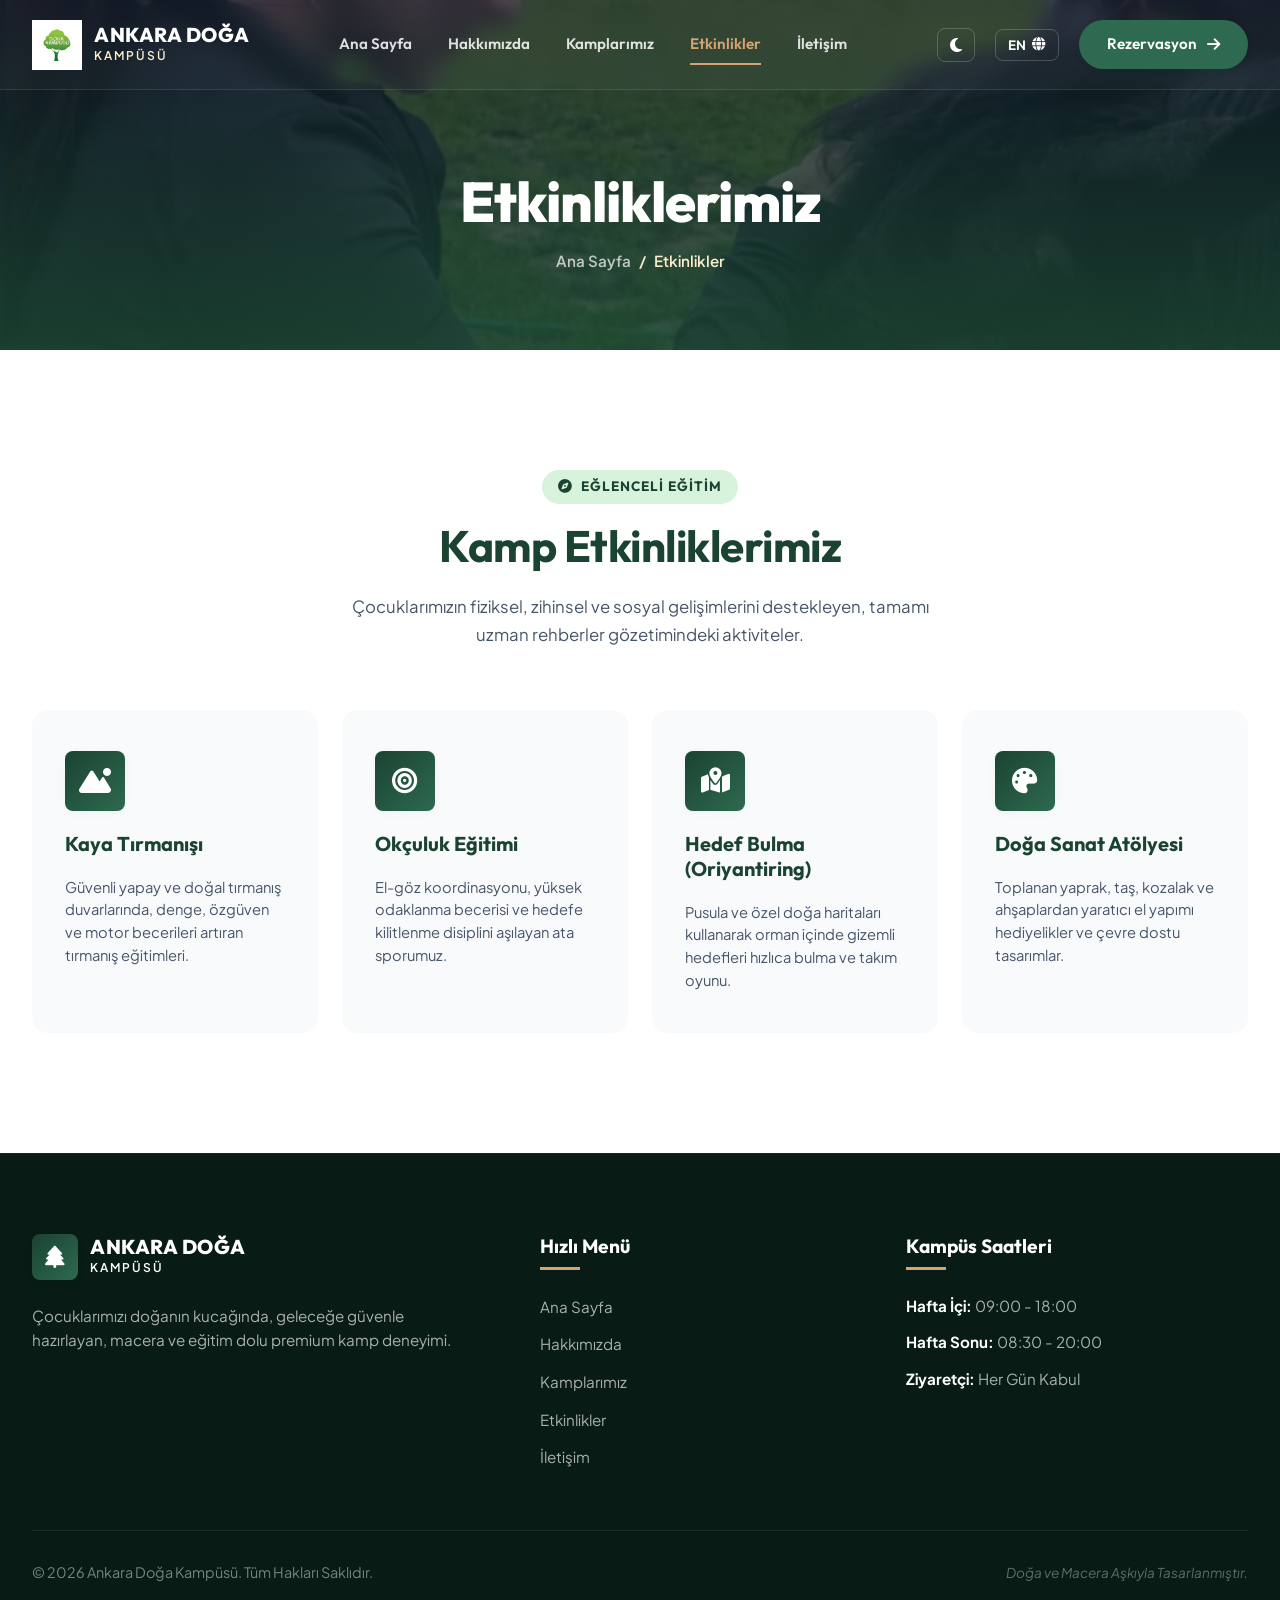
==== etkinlikler.html @ 8c192647 "feat: etkinlikler ve iletisim bolumleri bagimsiz sayfalara tasindi" ====
<!DOCTYPE html>
<html lang="tr">
<head>
    <meta charset="UTF-8">
    <meta name="viewport" content="width=device-width, initial-scale=1.0">
    <meta name="description" content="Ankara Doğa Kampüsü - Çocukların gelişimini destekleyen, macera ve eğitim dolu doğa aktiviteleri.">
    
    <!-- Open Graph / Facebook -->
    <meta property="og:type" content="website">
    <meta property="og:url" content="https://ardaberkorak.github.io/ankaradogakampusu/etkinlikler.html">
    <meta property="og:title" content="Etkinliklerimiz | Ankara Doğa Kampüsü">
    <meta property="og:description" content="Ankara Doğa Kampüsü - Çocukların gelişimini destekleyen, macera ve eğitim dolu doğa aktiviteleri.">
    <meta property="og:image" content="https://ardaberkorak.github.io/ankaradogakampusu/images/hero-bg.png">

    <title>Etkinliklerimiz | Ankara Doğa Kampüsü</title>
    <!-- Google Fonts -->
    <link rel="preconnect" href="https://fonts.googleapis.com">
    <link rel="preconnect" href="https://fonts.gstatic.com" crossorigin>
    <link rel="stylesheet" href="https://fonts.googleapis.com/css2?family=Outfit:wght@300;400;500;600;700;800&family=Plus+Jakarta+Sans:wght@300;400;500;600;700&display=swap" media="print" onload="this.media='all'">
    <!-- FontAwesome Icons -->
    <link rel="preconnect" href="https://cdnjs.cloudflare.com" crossorigin>
    <link rel="stylesheet" href="https://cdnjs.cloudflare.com/ajax/libs/font-awesome/6.4.0/css/all.min.css" media="print" onload="this.media='all'">
    <!-- Favicon -->
    <link rel="icon" type="image/png" href="images/image.png">
    <!-- LCP Image Preload -->
    <link rel="preload" href="images/hero-bg.webp" as="image" type="image/webp">
    <!-- Custom CSS -->
    <link rel="stylesheet" href="css/style.css">
    <!-- Custom JS -->
    <script src="js/main.js" defer></script>
</head>
<body class="lang-tr">

    <!-- Header / Navigation -->
    <header class="main-header" id="main-header">
        <div class="container header-container">
            <a href="index.html" class="logo" id="header-logo">
                <img src="images/image.png" alt="Ankara Doğa Kampüsü" width="50" height="50" style="height: 50px; width: 50px;" loading="eager" fetchpriority="high">
                <div class="logo-text">
                    <span class="logo-title">ANKARA DOĞA</span>
                    <span class="logo-subtitle">KAMPÜSÜ</span>
                </div>
            </a>

            <nav class="nav-menu" id="nav-menu">
                <ul class="nav-list">
                    <li class="nav-item">
                        <a href="index.html#home" class="nav-link">
                            <span data-lang="tr">Ana Sayfa</span>
                            <span data-lang="en">Home</span>
                        </a>
                    </li>
                    <li class="nav-item">
                        <a href="index.html#about" class="nav-link">
                            <span data-lang="tr">Hakkımızda</span>
                            <span data-lang="en">About Us</span>
                        </a>
                    </li>
                    <li class="nav-item">
                        <a href="index.html#camps" class="nav-link">
                            <span data-lang="tr">Kamplarımız</span>
                            <span data-lang="en">Our Camps</span>
                        </a>
                    </li>
                    <li class="nav-item">
                        <a href="etkinlikler.html" class="nav-link active">
                            <span data-lang="tr">Etkinlikler</span>
                            <span data-lang="en">Activities</span>
                        </a>
                    </li>
                    <li class="nav-item">
                        <a href="iletisim.html" class="nav-link">
                            <span data-lang="tr">İletişim</span>
                            <span data-lang="en">Contact</span>
                        </a>
                    </li>
                </ul>
            </nav>

            <div class="header-actions">
                <button class="dark-mode-btn" id="dark-mode-btn" aria-label="Karanlık Mod / Dark Mode">
                    <i class="fa-solid fa-moon" aria-hidden="true"></i>
                </button>
                <button class="lang-switch-btn" id="lang-switch-btn" aria-label="Dili Değiştir / Switch Language">
                    <span class="lang-text">TR</span>
                    <i class="fa-solid fa-globe" aria-hidden="true"></i>
                </button>
                <a href="iletisim.html#booking" class="btn btn-primary btn-header">
                    <span data-lang="tr">Rezervasyon</span>
                    <span data-lang="en">Book Now</span>
                    <i class="fa-solid fa-arrow-right" aria-hidden="true"></i>
                </a>
                <button class="hamburger-btn" id="hamburger-btn" aria-label="Menüyü Aç">
                    <span class="line line-1"></span>
                    <span class="line line-2"></span>
                    <span class="line line-3"></span>
                </button>
            </div>
        </div>
    </header>

    <!-- Mobile Navigation Overlay -->
    <div class="mobile-nav" id="mobile-nav">
        <ul class="mobile-nav-list">
            <li class="mobile-nav-item">
                <a href="index.html#home" class="mobile-nav-link">
                    <span data-lang="tr">Ana Sayfa</span>
                    <span data-lang="en">Home</span>
                </a>
            </li>
            <li class="mobile-nav-item">
                <a href="index.html#about" class="mobile-nav-link">
                    <span data-lang="tr">Hakkımızda</span>
                    <span data-lang="en">About Us</span>
                </a>
            </li>
            <li class="mobile-nav-item">
                <a href="index.html#camps" class="mobile-nav-link">
                    <span data-lang="tr">Kamplarımız</span>
                    <span data-lang="en">Our Camps</span>
                </a>
            </li>
            <li class="mobile-nav-item">
                <a href="etkinlikler.html" class="mobile-nav-link active">
                    <span data-lang="tr">Etkinlikler</span>
                    <span data-lang="en">Activities</span>
                </a>
            </li>
            <li class="mobile-nav-item">
                <a href="iletisim.html" class="mobile-nav-link">
                    <span data-lang="tr">İletişim</span>
                    <span data-lang="en">Contact</span>
                </a>
            </li>
        </ul>
        <div class="mobile-nav-actions">
            <a href="iletisim.html#booking" class="btn btn-accent btn-full">
                <span data-lang="tr">Rezervasyon Yap</span>
                <span data-lang="en">Book a Spot</span>
            </a>
        </div>
    </div>

    <!-- Subpage Hero Banner -->
    <section class="subpage-hero">
        <div class="subpage-hero-overlay"></div>
        <div class="subpage-hero-container">
            <h1 class="subpage-hero-title">
                <span data-lang="tr">Etkinliklerimiz</span>
                <span data-lang="en">Our Activities</span>
            </h1>
            <div class="subpage-hero-breadcrumbs">
                <a href="index.html">
                    <span data-lang="tr">Ana Sayfa</span>
                    <span data-lang="en">Home</span>
                </a>
                <span>/</span>
                <span data-lang="tr">Etkinlikler</span>
                <span data-lang="en">Activities</span>
            </div>
        </div>
    </section>

    <!-- Activities Section -->
    <section id="activities" class="activities-section">
        <div class="container">
            <div class="section-header text-center">
                <span class="section-badge">
                    <i class="fa-solid fa-compass" aria-hidden="true"></i>
                    <span data-lang="tr">Eğlenceli Eğitim</span>
                    <span data-lang="en">Fun Education</span>
                </span>
                <h2 class="section-title">
                    <span data-lang="tr">Kamp Etkinliklerimiz</span>
                    <span data-lang="en">Our Camp Activities</span>
                </h2>
                <p class="section-desc max-600">
                    <span data-lang="tr">Çocuklarımızın fiziksel, zihinsel ve sosyal gelişimlerini destekleyen, tamamı uzman rehberler gözetimindeki aktiviteler.</span>
                    <span data-lang="en">Activities designed to support physical, mental, and social development of children, all under the guidance of expert leaders.</span>
                </p>
            </div>

            <div class="activities-grid">
                <!-- Activity 1 -->
                <div class="activity-card">
                    <div class="activity-icon">
                        <i class="fa-solid fa-mountain-sun" aria-hidden="true"></i>
                    </div>
                    <h3 class="activity-title">
                        <span data-lang="tr">Kaya Tırmanışı</span>
                        <span data-lang="en">Rock Climbing</span>
                    </h3>
                    <p class="activity-text">
                        <span data-lang="tr">Güvenli yapay ve doğal tırmanış duvarlarında, denge, özgüven ve motor becerileri artıran tırmanış eğitimleri.</span>
                        <span data-lang="en">Climbing trainings on safe artificial and natural rock walls that build balance, self-confidence, and motor skills.</span>
                    </p>
                </div>

                <!-- Activity 2 -->
                <div class="activity-card">
                    <div class="activity-icon">
                        <i class="fa-solid fa-bullseye" aria-hidden="true"></i>
                    </div>
                    <h3 class="activity-title">
                        <span data-lang="tr">Okçuluk Eğitimi</span>
                        <span data-lang="en">Archery Training</span>
                    </h3>
                    <p class="activity-text">
                        <span data-lang="tr">El-göz koordinasyonu, yüksek odaklanma becerisi ve hedefe kilitlenme disiplini aşılayan ata sporumuz.</span>
                        <span data-lang="en">Nurturing eye-hand coordination, peak concentration, and target-focus discipline with our traditional sport.</span>
                    </p>
                </div>

                <!-- Activity 3 -->
                <div class="activity-card">
                    <div class="activity-icon">
                        <i class="fa-solid fa-map-location-dot" aria-hidden="true"></i>
                    </div>
                    <h3 class="activity-title">
                        <span data-lang="tr">Hedef Bulma (Oriyantiring)</span>
                        <span data-lang="en">Orienteering Navigation</span>
                    </h3>
                    <p class="activity-text">
                        <span data-lang="tr">Pusula ve özel doğa haritaları kullanarak orman içinde gizemli hedefleri hızlıca bulma ve takım oyunu.</span>
                        <span data-lang="en">Finding hidden waypoints in the forest quickly using custom topographic maps, compass, and teamwork.</span>
                    </p>
                </div>

                <!-- Activity 4 -->
                <div class="activity-card">
                    <div class="activity-icon">
                        <i class="fa-solid fa-palette" aria-hidden="true"></i>
                    </div>
                    <h3 class="activity-title">
                        <span data-lang="tr">Doğa Sanat Atölyesi</span>
                        <span data-lang="en">Nature Art Studio</span>
                    </h3>
                    <p class="activity-text">
                        <span data-lang="tr">Toplanan yaprak, taş, kozalak ve ahşaplardan yaratıcı el yapımı hediyelikler ve çevre dostu tasarımlar.</span>
                        <span data-lang="en">Creating beautiful and environmentally friendly designs from collected leaves, stones, twigs, and wood pieces.</span>
                    </p>
                </div>
            </div>
        </div>
    </section>

    <!-- Footer -->
    <footer class="main-footer">
        <div class="container footer-container">
            <div class="footer-grid">
                <!-- Col 1: About -->
                <div class="footer-col brand-col">
                    <a href="index.html" class="logo footer-logo">
                        <div class="logo-icon">
                            <i class="fa-solid fa-tree" aria-hidden="true"></i>
                        </div>
                        <div class="logo-text">
                            <span class="logo-title">ANKARA DOĞA</span>
                            <span class="logo-subtitle">KAMPÜSÜ</span>
                        </div>
                    </a>
                    <p class="footer-desc">
                        <span data-lang="tr">Çocuklarımızı doğanın kucağında, geleceğe güvenle hazırlayan, macera ve eğitim dolu premium kamp deneyimi.</span>
                        <span data-lang="en">Premium camp experience filled with adventure and education, preparing children for the future in the heart of nature.</span>
                    </p>
                </div>

                <!-- Col 2: Navigation -->
                <div class="footer-col links-col">
                    <h4 class="footer-title">
                        <span data-lang="tr">Hızlı Menü</span>
                        <span data-lang="en">Quick Links</span>
                    </h4>
                    <ul class="footer-links">
                        <li><a href="index.html#home"><span data-lang="tr">Ana Sayfa</span><span data-lang="en">Home</span></a></li>
                        <li><a href="index.html#about"><span data-lang="tr">Hakkımızda</span><span data-lang="en">About Us</span></a></li>
                        <li><a href="index.html#camps"><span data-lang="tr">Kamplarımız</span><span data-lang="en">Our Camps</span></a></li>
                        <li><a href="etkinlikler.html"><span data-lang="tr">Etkinlikler</span><span data-lang="en">Activities</span></a></li>
                        <li><a href="iletisim.html"><span data-lang="tr">İletişim</span><span data-lang="en">Contact</span></a></li>
                    </ul>
                </div>

                <!-- Col 3: Working Hours Info -->
                <div class="footer-col credits-col">
                    <h4 class="footer-title">
                        <span data-lang="tr">Kampüs Saatleri</span>
                        <span data-lang="en">Working Hours</span>
                    </h4>
                    <ul class="footer-info-list">
                        <li>
                            <strong>
                                <span data-lang="tr">Hafta İçi:</span>
                                <span data-lang="en">Weekdays:</span>
                            </strong> 
                            09:00 - 18:00
                        </li>
                        <li>
                            <strong>
                                <span data-lang="tr">Hafta Sonu:</span>
                                <span data-lang="en">Weekends:</span>
                            </strong> 
                            08:30 - 20:00
                        </li>
                        <li>
                            <strong>
                                <span data-lang="tr">Ziyaretçi:</span>
                                <span data-lang="en">Visitors:</span>
                            </strong> 
                            <span data-lang="tr">Her Gün Kabul</span>
                            <span data-lang="en">Open Every Day</span>
                        </li>
                    </ul>
                </div>
            </div>

            <div class="footer-bottom">
                <p class="copyright-text">
                    &copy; 2026 Ankara Doğa Kampüsü. 
                    <span data-lang="tr">Tüm Hakları Saklıdır.</span>
                    <span data-lang="en">All Rights Reserved.</span>
                </p>
                <p class="academic-note">
                    <span data-lang="tr">Doğa ve Macera Aşkıyla Tasarlanmıştır.</span>
                    <span data-lang="en">Crafted with Love for Nature & Adventure.</span>
                </p>
            </div>
        </div>
    </footer>

</body>
</html>
---- css/style.css ----
/* ==========================================================================
   ANKARA DOĞA KAMPÜSÜ - PREMIUM MODERN STYLE SHEET
   ========================================================================== */

/* --- DESIGN SYSTEM & CSS VARIABLES --- */
:root {
    /* Color Palette */
    --primary: #1b4332;       /* Deep Forest Green */
    --primary-light: #2d6a4f; /* Emerald Green */
    --primary-ultra-light: #d8f3dc; /* Soft Mint Green */
    --accent: #d4a373;        /* Warm Sand Gold */
    --accent-light: #faedcd;  /* Creamy Sand */
    --accent-hover: #c5925e;  /* Darker Gold */
    --text-dark: #0f172a;     /* Slate Dark (900) */
    --text-muted: #475569;    /* Slate Muted (600) */
    --bg-light: #f8fafc;      /* Pure Soft White/Grey */
    --white: #ffffff;
    --black: #000000;

    /* Fonts */
    --font-heading: 'Outfit', sans-serif;
    --font-body: 'Plus Jakarta Sans', sans-serif;

    /* Gradients */
    --grad-primary: linear-gradient(135deg, #1b4332 0%, #2d6a4f 100%);
    --grad-accent: linear-gradient(135deg, #d4a373 0%, #e9c46a 100%);
    --grad-glass: linear-gradient(135deg, rgba(255, 255, 255, 0.08) 0%, rgba(255, 255, 255, 0.03) 100%);
    --grad-dark: linear-gradient(180deg, rgba(15, 23, 42, 0.95) 0%, rgba(15, 23, 42, 0.98) 100%);

    /* Shadows */
    --shadow-sm: 0 2px 8px rgba(15, 23, 42, 0.04);
    --shadow-md: 0 8px 30px rgba(15, 23, 42, 0.08);
    --shadow-lg: 0 16px 40px rgba(15, 23, 42, 0.12);
    --shadow-glow: 0 0 20px rgba(45, 106, 79, 0.25);

    /* Border Radius */
    --radius-sm: 8px;
    --radius-md: 16px;
    --radius-lg: 24px;
    --radius-full: 9999px;

    /* Layout & Transitions */
    --header-height: 90px;
    --header-height-scrolled: 75px;
    --transition-fast: 0.25s cubic-bezier(0.4, 0, 0.2, 1);
    --transition-smooth: 0.4s cubic-bezier(0.4, 0, 0.2, 1);
}

/* --- RESET & BASE STYLES --- */
*, *::before, *::after {
    box-sizing: border-box;
    margin: 0;
    padding: 0;
}

html {
    scroll-behavior: smooth;
    font-size: 16px;
    -webkit-font-smoothing: antialiased;
    -moz-osx-font-smoothing: grayscale;
}

body {
    font-family: var(--font-body);
    background-color: var(--bg-light);
    color: var(--text-dark);
    line-height: 1.6;
    overflow-x: hidden;
}

h1, h2, h3, h4, h5, h6 {
    font-family: var(--font-heading);
    font-weight: 700;
    line-height: 1.25;
}

a {
    text-decoration: none;
    color: inherit;
    transition: var(--transition-fast);
}

ul {
    list-style: none;
}

img {
    max-width: 100%;
    height: auto;
    display: block;
}

/* --- GLOBAL UTILITIES --- */
.container {
    width: 100%;
    max-width: 1280px;
    margin: 0 auto;
    padding: 0 32px;
}

@media (max-width: 768px) {
    .container {
        padding: 0 20px;
    }
}

/* Button System */
.btn {
    display: inline-flex;
    align-items: center;
    justify-content: center;
    gap: 10px;
    font-family: var(--font-heading);
    font-weight: 600;
    font-size: 0.95rem;
    padding: 12px 28px;
    border-radius: var(--radius-full);
    border: none;
    cursor: pointer;
    transition: var(--transition-smooth);
    position: relative;
    overflow: hidden;
    z-index: 1;
}

.btn::before {
    content: '';
    position: absolute;
    top: 0;
    left: 0;
    width: 100%;
    height: 100%;
    background: rgba(255, 255, 255, 0.15);
    transform: scaleX(0);
    transform-origin: right;
    transition: transform var(--transition-smooth);
    z-index: -1;
}

.btn:hover::before {
    transform: scaleX(1);
    transform-origin: left;
}

.btn-primary {
    background-color: var(--primary-light);
    color: var(--white);
    box-shadow: var(--shadow-sm);
}

.btn-primary:hover {
    background-color: var(--primary);
    box-shadow: var(--shadow-glow);
    transform: translateY(-2px);
}

.btn-accent {
    background: var(--grad-accent);
    color: var(--text-dark);
    box-shadow: var(--shadow-sm);
}

.btn-accent:hover {
    transform: translateY(-2px);
    box-shadow: 0 10px 20px rgba(212, 163, 115, 0.3);
}

/* --- MULTILINGUAL SYSTEM --- */
body.lang-tr [data-lang="en"] {
    display: none !important;
}
body.lang-en [data-lang="tr"] {
    display: none !important;
}

.lang-switch-btn {
    background: transparent;
    border: 1px solid rgba(255, 255, 255, 0.2);
    color: var(--white);
    padding: 6px 12px;
    border-radius: var(--radius-sm);
    cursor: pointer;
    font-family: var(--font-heading);
    font-weight: 600;
    font-size: 0.85rem;
    display: inline-flex;
    align-items: center;
    gap: 6px;
    transition: var(--transition-fast);
}

.main-header.scrolled .lang-switch-btn {
    border-color: rgba(15, 23, 42, 0.15);
    color: var(--text-dark);
}

.lang-switch-btn:hover {
    background-color: rgba(255, 255, 255, 0.1);
    border-color: var(--accent);
    color: var(--accent);
}

.main-header.scrolled .lang-switch-btn:hover {
    background-color: rgba(15, 23, 42, 0.05);
    border-color: var(--primary-light);
    color: var(--primary-light);
}

/* --- HEADER STYLES --- */
.main-header {
    position: fixed;
    top: 0;
    left: 0;
    width: 100%;
    height: var(--header-height);
    display: flex;
    align-items: center;
    z-index: 1000;
    transition: all var(--transition-smooth);
}

/* Initial Transparent Header State */
.main-header:not(.scrolled) {
    background-color: rgba(255, 255, 255, 0.03);
    backdrop-filter: blur(10px);
    -webkit-backdrop-filter: blur(10px);
    border-bottom: 1px solid rgba(255, 255, 255, 0.1);
}

.main-header:not(.scrolled) .logo-title {
    color: var(--white);
}

.main-header:not(.scrolled) .logo-subtitle {
    color: var(--accent-light);
}

.main-header:not(.scrolled) .nav-link {
    color: rgba(255, 255, 255, 0.85);
}

.main-header:not(.scrolled) .nav-link:hover,
.main-header:not(.scrolled) .nav-link.active {
    color: var(--accent);
}

.main-header:not(.scrolled) .hamburger-btn .line {
    background-color: var(--white);
}

/* Scrolled Header State */
.main-header.scrolled {
    height: var(--header-height-scrolled);
    background-color: rgba(255, 255, 255, 0.9);
    backdrop-filter: blur(20px);
    -webkit-backdrop-filter: blur(20px);
    box-shadow: var(--shadow-md);
    border-bottom: 1px solid rgba(241, 245, 249, 0.8);
}

.main-header.scrolled .logo-title {
    color: var(--primary);
}

.main-header.scrolled .logo-subtitle {
    color: var(--accent);
}

.main-header.scrolled .nav-link {
    color: var(--text-muted);
}

.main-header.scrolled .nav-link:hover,
.main-header.scrolled .nav-link.active {
    color: var(--primary-light);
}

.main-header.scrolled .hamburger-btn .line {
    background-color: var(--primary);
}

/* Header Container & Flexbox */
.header-container {
    display: flex;
    justify-content: space-between;
    align-items: center;
    width: 100%;
}

/* Logo Styling */
.logo {
    display: flex;
    align-items: center;
    gap: 12px;
}

.logo-icon {
    width: 46px;
    height: 46px;
    background: var(--grad-primary);
    border-radius: var(--radius-sm);
    display: flex;
    align-items: center;
    justify-content: center;
    color: var(--white);
    font-size: 1.4rem;
    box-shadow: var(--shadow-sm);
    transition: var(--transition-smooth);
}

.logo:hover .logo-icon {
    transform: rotate(15deg) scale(1.08);
}

.logo-text {
    display: flex;
    flex-direction: column;
}

.logo-title {
    font-family: var(--font-heading);
    font-weight: 800;
    font-size: 1.25rem;
    letter-spacing: 0.5px;
    line-height: 1.1;
    transition: var(--transition-fast);
}

.logo-subtitle {
    font-family: var(--font-body);
    font-weight: 600;
    font-size: 0.75rem;
    letter-spacing: 2px;
    transition: var(--transition-fast);
}

/* Desktop Navigation Menu */
.nav-menu {
    display: flex;
    align-items: center;
}

.nav-list {
    display: flex;
    gap: 36px;
}

.nav-item {
    position: relative;
}

.nav-link {
    font-family: var(--font-heading);
    font-weight: 600;
    font-size: 0.95rem;
    padding: 8px 0;
    display: block;
    position: relative;
}

.nav-link::after {
    content: '';
    position: absolute;
    bottom: 0;
    left: 0;
    width: 100%;
    height: 2px;
    background-color: currentColor;
    transform: scaleX(0);
    transform-origin: right;
    transition: transform var(--transition-fast);
}

.nav-link:hover::after,
.nav-link.active::after {
    transform: scaleX(1);
    transform-origin: left;
}

/* Header Actions */
.header-actions {
    display: flex;
    align-items: center;
    gap: 20px;
}

/* Hamburger Button */
.hamburger-btn {
    display: none;
    flex-direction: column;
    justify-content: space-between;
    width: 26px;
    height: 18px;
    background: none;
    border: none;
    cursor: pointer;
    z-index: 1010;
}

.hamburger-btn .line {
    width: 100%;
    height: 2px;
    border-radius: 4px;
    transition: all var(--transition-smooth);
}

/* Hamburger Active States */
.hamburger-btn.active .line-1 {
    transform: translateY(8px) rotate(45deg);
}

.hamburger-btn.active .line-2 {
    opacity: 0;
    transform: translateX(-10px);
}

.hamburger-btn.active .line-3 {
    transform: translateY(-8px) rotate(-45deg);
}

/* --- MOBILE NAVIGATION OVERLAY --- */
.mobile-nav {
    position: fixed;
    top: 0;
    right: -100%;
    width: 100%;
    height: 100vh;
    background: var(--grad-dark);
    backdrop-filter: blur(20px);
    -webkit-backdrop-filter: blur(20px);
    z-index: 999;
    display: flex;
    flex-direction: column;
    justify-content: center;
    align-items: center;
    gap: 40px;
    padding: 40px;
    transition: right var(--transition-smooth);
}

.mobile-nav.active {
    right: 0;
}

.mobile-nav-list {
    display: flex;
    flex-direction: column;
    align-items: center;
    gap: 24px;
}

.mobile-nav-link {
    font-family: var(--font-heading);
    font-size: 1.8rem;
    font-weight: 700;
    color: rgba(255, 255, 255, 0.9);
    letter-spacing: 1px;
}

.mobile-nav-link:hover,
.mobile-nav-link.active {
    color: var(--accent);
    transform: scale(1.05);
}

.mobile-nav-actions {
    width: 100%;
    max-width: 280px;
}

.btn-full {
    width: 100%;
}

/* --- RESPONSIVE MEDIA QUERIES --- */
@media (max-width: 1024px) {
    .nav-list {
        gap: 20px;
    }
}

@media (max-width: 900px) {
    .nav-menu {
        display: none;
    }
    
    .btn-header {
        display: none;
    }

    .hamburger-btn {
        display: flex;
    }
}

/* --- HERO SHOWCASE --- */
.hero-showcase {
    position: relative;
    width: 100%;
    min-height: 100vh;
    display: flex;
    align-items: center;
    background-image: url('../images/hero-bg.webp');
    background-size: cover;
    background-position: center;
    background-repeat: no-repeat;
    color: var(--white);
    padding-top: var(--header-height);
}

.hero-overlay {
    position: absolute;
    top: 0;
    left: 0;
    width: 100%;
    height: 100%;
    background: linear-gradient(180deg, rgba(15, 23, 42, 0.6) 0%, rgba(27, 67, 50, 0.8) 100%);
    z-index: 1;
}

.hero-container {
    position: relative;
    z-index: 2;
    width: 100%;
}

.hero-content {
    max-width: 800px;
    display: flex;
    flex-direction: column;
    align-items: flex-start;
    gap: 24px;
}

.hero-badge {
    display: inline-flex;
    align-items: center;
    gap: 8px;
    font-family: var(--font-heading);
    font-weight: 600;
    font-size: 0.85rem;
    color: var(--accent-light);
    background-color: rgba(45, 106, 79, 0.4);
    padding: 6px 16px;
    border-radius: var(--radius-full);
    border: 1px solid rgba(250, 237, 205, 0.25);
    letter-spacing: 0.5px;
    text-transform: uppercase;
}

.hero-title {
    font-size: 4rem;
    line-height: 1.15;
    font-weight: 800;
    letter-spacing: -1px;
}

.hero-desc {
    font-size: 1.15rem;
    color: rgba(255, 255, 255, 0.85);
    max-width: 650px;
    line-height: 1.6;
}

.hero-buttons {
    display: flex;
    gap: 16px;
    margin-top: 10px;
}

.btn-outline {
    background-color: transparent;
    color: var(--white);
    border: 2px solid rgba(255, 255, 255, 0.4);
}

.btn-outline:hover {
    border-color: var(--white);
    background-color: rgba(255, 255, 255, 0.1);
    transform: translateY(-2px);
}

/* Responsiveness for Hero */
@media (max-width: 900px) {
    .hero-title {
        font-size: 3rem;
    }
    
    .hero-desc {
        font-size: 1.05rem;
    }
}

@media (max-width: 600px) {
    .hero-title {
        font-size: 2.4rem;
    }
    
    .hero-buttons {
        flex-direction: column;
        width: 100%;
        gap: 12px;
    }
    
    .btn {
        width: 100%;
    }
}

/* --- REUSABLE SECTION HEADERS --- */
.section-badge {
    display: inline-flex;
    align-items: center;
    gap: 8px;
    font-family: var(--font-heading);
    font-weight: 700;
    font-size: 0.85rem;
    color: var(--primary);
    background-color: var(--primary-ultra-light);
    padding: 6px 16px;
    border-radius: var(--radius-full);
    letter-spacing: 1px;
    text-transform: uppercase;
    margin-bottom: 16px;
}

.section-title {
    font-size: 2.75rem;
    color: var(--primary);
    line-height: 1.2;
    margin-bottom: 20px;
    letter-spacing: -0.5px;
}

.section-desc {
    font-size: 1.05rem;
    color: var(--text-muted);
    line-height: 1.7;
    margin-bottom: 30px;
}

/* --- ABOUT SECTION --- */
.about-section {
    padding: 120px 0;
    background-color: var(--white);
    position: relative;
    overflow: hidden;
}

.about-grid {
    display: grid;
    grid-template-columns: 1.1fr 1fr;
    gap: 80px;
    align-items: center;
}

/* Image Mosaic Styling */
.about-images-col {
    position: relative;
    padding-right: 40px;
}

.image-mosaic {
    position: relative;
    width: 100%;
    height: 520px;
}

.mosaic-item {
    position: absolute;
    border-radius: var(--radius-md);
    overflow: hidden;
    box-shadow: var(--shadow-lg);
    transition: transform var(--transition-smooth);
}

.mosaic-img {
    width: 100%;
    height: 100%;
    object-fit: cover;
    transition: transform var(--transition-smooth);
}

.main-img-wrapper {
    top: 0;
    left: 0;
    width: 75%;
    height: 80%;
    z-index: 2;
}

.sub-img-wrapper {
    bottom: 0;
    right: 0;
    width: 55%;
    height: 60%;
    z-index: 3;
    border: 8px solid var(--white);
}

.deco-box {
    position: absolute;
    top: -20px;
    left: -20px;
    width: 140px;
    height: 140px;
    border: 3px dashed var(--accent);
    border-radius: var(--radius-md);
    z-index: 1;
    opacity: 0.5;
}

.mosaic-item:hover {
    transform: translateY(-8px);
}

.mosaic-item:hover .mosaic-img {
    transform: scale(1.05);
}

/* About Content & Features */
.about-features {
    display: flex;
    flex-direction: column;
    gap: 28px;
    margin-top: 35px;
}

.feature-item {
    display: flex;
    gap: 20px;
    align-items: flex-start;
    transition: transform var(--transition-fast);
}

.feature-item:hover {
    transform: translateX(5px);
}

.feature-icon {
    width: 52px;
    height: 52px;
    background-color: var(--primary-ultra-light);
    border-radius: var(--radius-sm);
    display: flex;
    align-items: center;
    justify-content: center;
    color: var(--primary-light);
    font-size: 1.4rem;
    flex-shrink: 0;
    transition: all var(--transition-smooth);
}

.feature-item:hover .feature-icon {
    background-color: var(--primary-light);
    color: var(--white);
    transform: rotate(8deg);
}

.feature-text {
    display: flex;
    flex-direction: column;
    gap: 4px;
}

.feature-title {
    font-size: 1.15rem;
    color: var(--primary);
    font-weight: 700;
}

.feature-desc {
    font-size: 0.95rem;
    color: var(--text-muted);
    line-height: 1.5;
}

/* --- ABOUT RESPONSIVENESS --- */
@media (max-width: 1024px) {
    .about-grid {
        gap: 40px;
    }
    
    .section-title {
        font-size: 2.25rem;
    }
}

@media (max-width: 900px) {
    .about-section {
        padding: 80px 0;
    }
    
    .about-grid {
        grid-template-columns: 1fr;
        gap: 60px;
    }
    
    .about-images-col {
        padding-right: 0;
        max-width: 600px;
        margin: 0 auto;
        width: 100%;
    }
    
    .image-mosaic {
        height: 450px;
    }
}

@media (max-width: 600px) {
    .image-mosaic {
        height: 350px;
    }
    
    .section-title {
        font-size: 2rem;
    }
}

/* --- CAMPS SECTION --- */
.camps-section {
    padding: 120px 0;
    background-color: var(--bg-light);
    position: relative;
}

.text-center {
    text-align: center;
}

.max-600 {
    max-width: 600px;
    margin-left: auto;
    margin-right: auto;
}

.camps-grid {
    display: grid;
    grid-template-columns: repeat(3, 1fr);
    gap: 32px;
    margin-top: 60px;
}

/* Camp Card Design */
.camp-card {
    background-color: var(--white);
    border-radius: var(--radius-md);
    overflow: hidden;
    box-shadow: var(--shadow-sm);
    border: 1px solid rgba(241, 245, 249, 0.8);
    display: flex;
    flex-direction: column;
    transition: all var(--transition-smooth);
}

.camp-card:hover {
    transform: translateY(-10px);
    box-shadow: var(--shadow-lg);
    border-color: transparent;
}

.camp-img-wrapper {
    position: relative;
    height: 250px;
    width: 100%;
    overflow: hidden;
}

.camp-img {
    width: 100%;
    height: 100%;
    object-fit: cover;
    transition: transform var(--transition-smooth);
}

.camp-card:hover .camp-img {
    transform: scale(1.06);
}

.camp-badge {
    position: absolute;
    top: 20px;
    left: 20px;
    background-color: var(--accent-hover);
    color: var(--text-dark);
    font-family: var(--font-heading);
    font-weight: 700;
    font-size: 0.75rem;
    padding: 6px 14px;
    border-radius: var(--radius-full);
    letter-spacing: 0.5px;
    text-transform: uppercase;
    box-shadow: var(--shadow-sm);
    z-index: 10;
}

.camp-badge.bg-accent-tag {
    background: var(--grad-accent);
}

.camp-badge.bg-primary-tag {
    background: var(--grad-primary);
    color: var(--white);
}

/* Card Content Body */
.camp-body {
    padding: 32px;
    display: flex;
    flex-direction: column;
    flex-grow: 1;
    gap: 16px;
}

.camp-meta {
    display: flex;
    gap: 20px;
    border-bottom: 1px solid rgba(241, 245, 249, 0.9);
    padding-bottom: 16px;
}

.camp-meta-item {
    display: inline-flex;
    align-items: center;
    gap: 8px;
    font-size: 0.85rem;
    font-weight: 600;
    color: var(--text-muted);
}

.camp-meta-item i {
    color: var(--primary-light);
    font-size: 1rem;
}

.camp-title {
    font-size: 1.35rem;
    color: var(--primary);
    font-weight: 700;
}

.camp-text {
    font-size: 0.95rem;
    color: var(--text-muted);
    line-height: 1.6;
    flex-grow: 1;
}

/* Card Footer System */
.camp-footer {
    display: flex;
    justify-content: center;
    border-top: 1px solid rgba(241, 245, 249, 0.9);
    padding-top: 20px;
    margin-top: 10px;
}

.camp-footer .btn {
    width: 100%;
    text-align: center;
    justify-content: center;
}

.camp-price {
    display: flex;
    flex-direction: column;
}

.price-label {
    font-size: 0.75rem;
    font-weight: 600;
    color: var(--text-muted);
    text-transform: uppercase;
    letter-spacing: 0.5px;
}

.price-amount {
    font-family: var(--font-heading);
    font-size: 1.45rem;
    font-weight: 800;
    color: var(--primary-light);
}

.btn-sm {
    padding: 8px 20px;
    font-size: 0.85rem;
}

/* --- CAMPS RESPONSIVENESS --- */
@media (max-width: 1024px) {
    .camps-grid {
        grid-template-columns: repeat(2, 1fr);
        gap: 28px;
    }
}

@media (max-width: 768px) {
    .camps-section {
        padding: 80px 0;
    }
    
    .camps-grid {
        grid-template-columns: 1fr;
        gap: 24px;
        max-width: 500px;
        margin: 40px auto 0 auto;
    }
}

/* --- ACTIVITIES SECTION --- */
.activities-section {
    padding: 120px 0;
    background-color: var(--white);
    position: relative;
}

.activities-grid {
    display: grid;
    grid-template-columns: repeat(4, 1fr);
    gap: 24px;
    margin-top: 60px;
}

.activity-card {
    background-color: var(--bg-light);
    border-radius: var(--radius-md);
    padding: 40px 32px;
    display: flex;
    flex-direction: column;
    gap: 20px;
    border: 1px solid transparent;
    transition: all var(--transition-smooth);
    perspective: 1000px; /* enable 3D for children if needed */
}

.activity-card:hover {
    background-color: var(--white);
    transform: translateY(-8px);
    box-shadow: var(--shadow-md);
    border-color: rgba(45, 106, 79, 0.1);
}

.activity-icon {
    width: 60px;
    height: 60px;
    background: var(--grad-primary);
    color: var(--white);
    border-radius: var(--radius-sm);
    display: flex;
    align-items: center;
    justify-content: center;
    font-size: 1.6rem;
    box-shadow: var(--shadow-sm);
    transition: all var(--transition-smooth);
}

.activity-card:hover .activity-icon {
    background: var(--grad-accent);
    color: var(--text-dark);
    transform: rotateY(180deg);
}

.activity-title {
    font-size: 1.25rem;
    color: var(--primary);
    font-weight: 700;
}

.activity-text {
    font-size: 0.92rem;
    color: var(--text-muted);
    line-height: 1.55;
}

/* --- ACTIVITIES RESPONSIVENESS --- */
@media (max-width: 1200px) {
    .activities-grid {
        grid-template-columns: repeat(2, 1fr);
        gap: 24px;
    }
}

@media (max-width: 768px) {
    .activities-section {
        padding: 80px 0;
    }
    
    .activities-grid {
        grid-template-columns: 1fr;
        gap: 24px;
        max-width: 500px;
        margin: 40px auto 0 auto;
    }
}

/* --- GALLERY SECTION --- */
.gallery-section {
    padding: 120px 0;
    background-color: var(--bg-light);
    position: relative;
}

.gallery-grid {
    display: grid;
    grid-template-columns: repeat(3, 1fr);
    gap: 24px;
    margin-top: 60px;
}

.gallery-item {
    position: relative;
    height: 320px;
    border-radius: var(--radius-md);
    overflow: hidden;
    box-shadow: var(--shadow-sm);
    cursor: pointer;
    transition: box-shadow var(--transition-smooth);
}

.gallery-item:hover {
    box-shadow: var(--shadow-lg);
}

.gallery-img {
    width: 100%;
    height: 100%;
    object-fit: cover;
    transition: transform var(--transition-smooth);
}

.gallery-item:hover .gallery-img {
    transform: scale(1.08);
}

.gallery-overlay {
    position: absolute;
    top: 0;
    left: 0;
    width: 100%;
    height: 100%;
    background: linear-gradient(180deg, rgba(27, 67, 50, 0.1) 0%, rgba(27, 67, 50, 0.85) 100%);
    z-index: 2;
    display: flex;
    flex-direction: column;
    justify-content: flex-end;
    align-items: center;
    padding: 32px;
    opacity: 0;
    transition: opacity var(--transition-smooth);
}

.gallery-item:hover .gallery-overlay {
    opacity: 1;
}

.gallery-overlay i {
    color: var(--white);
    font-size: 2rem;
    margin-bottom: 16px;
    transform: translateY(20px);
    transition: transform var(--transition-smooth);
}

.gallery-tag {
    background: var(--grad-accent);
    color: var(--text-dark);
    font-family: var(--font-heading);
    font-weight: 700;
    font-size: 0.8rem;
    padding: 6px 16px;
    border-radius: var(--radius-full);
    letter-spacing: 0.5px;
    text-transform: uppercase;
    transform: translateY(20px);
    transition: transform var(--transition-smooth) 0.08s;
}

.gallery-item:hover .gallery-overlay i,
.gallery-item:hover .gallery-tag {
    transform: translateY(0);
}

/* --- GALLERY RESPONSIVENESS --- */
@media (max-width: 992px) {
    .gallery-grid {
        grid-template-columns: repeat(2, 1fr);
        gap: 20px;
    }
}

@media (max-width: 768px) {
    .gallery-section {
        padding: 80px 0;
    }
}

@media (max-width: 576px) {
    .gallery-grid {
        grid-template-columns: 1fr;
        gap: 20px;
        max-width: 450px;
        margin: 40px auto 0 auto;
    }
    
    .gallery-item {
        height: 260px;
    }
}

/* --- CONTACT SECTION --- */
.contact-section {
    padding: 120px 0;
    background-color: var(--white);
    position: relative;
}

.contact-grid {
    display: grid;
    grid-template-columns: 1fr 1.2fr;
    gap: 60px;
    margin-top: 60px;
    align-items: stretch;
}

/* Column 1: Info Box */
.contact-info-col {
    height: 100%;
}

.info-card {
    background-color: var(--primary);
    color: var(--white);
    border-radius: var(--radius-md);
    padding: 48px;
    display: flex;
    flex-direction: column;
    gap: 32px;
    height: 100%;
    position: relative;
    overflow: hidden;
    box-shadow: var(--shadow-md);
    z-index: 1;
}

.info-card::before {
    content: '';
    position: absolute;
    top: -50px;
    right: -50px;
    width: 150px;
    height: 150px;
    background: rgba(255, 255, 255, 0.03);
    border-radius: var(--radius-full);
    z-index: -1;
}

.info-card-title {
    font-size: 1.75rem;
    font-weight: 700;
}

.info-card-desc {
    font-size: 1rem;
    color: rgba(255, 255, 255, 0.75);
    line-height: 1.6;
}

.info-list {
    display: flex;
    flex-direction: column;
    gap: 28px;
}

.info-item {
    display: flex;
    gap: 20px;
    align-items: center;
}

.info-icon {
    width: 48px;
    height: 48px;
    background: rgba(255, 255, 255, 0.08);
    border-radius: var(--radius-sm);
    display: flex;
    align-items: center;
    justify-content: center;
    color: var(--accent);
    font-size: 1.25rem;
    flex-shrink: 0;
}

.info-text {
    display: flex;
    flex-direction: column;
    gap: 2px;
}

.info-label {
    font-size: 0.75rem;
    font-weight: 600;
    color: rgba(255, 255, 255, 0.45);
    text-transform: uppercase;
    letter-spacing: 0.5px;
}

.info-value {
    font-size: 1.05rem;
    font-weight: 600;
    color: var(--white);
    text-decoration: none;
    transition: color var(--transition-fast);
}

a.info-value:hover {
    color: var(--accent);
}

/* Social Links */
.social-links-wrapper {
    display: flex;
    flex-direction: column;
    gap: 12px;
    margin-top: 10px;
}

.social-title {
    font-size: 0.9rem;
    font-weight: 700;
    color: rgba(255, 255, 255, 0.45);
    text-transform: uppercase;
    letter-spacing: 1px;
}

.social-links {
    display: flex;
    gap: 12px;
}

.social-link {
    width: 44px;
    height: 44px;
    border-radius: var(--radius-full);
    border: 1px solid rgba(255, 255, 255, 0.15);
    display: flex;
    align-items: center;
    justify-content: center;
    color: var(--white);
    font-size: 1rem;
    transition: all var(--transition-fast);
}

.social-link:hover {
    background-color: var(--accent);
    border-color: var(--accent);
    color: var(--text-dark);
    transform: translateY(-3px);
}

/* Column 2: Booking Form */
.contact-form-col {
    background-color: var(--bg-light);
    border-radius: var(--radius-md);
    padding: 48px;
    border: 1px solid rgba(241, 245, 249, 0.8);
}

.booking-form {
    display: flex;
    flex-direction: column;
    gap: 24px;
}

.form-row {
    display: grid;
    grid-template-columns: 1fr 1fr;
    gap: 20px;
}

.form-group {
    display: flex;
    flex-direction: column;
    gap: 8px;
}

.form-group label {
    font-size: 0.88rem;
    font-weight: 700;
    color: var(--primary);
}

.form-group input,
.form-group select,
.form-group textarea {
    padding: 14px 18px;
    border-radius: var(--radius-sm);
    border: 1px solid rgba(15, 23, 42, 0.1);
    background-color: var(--white);
    font-family: var(--font-body);
    font-size: 0.95rem;
    color: var(--text-dark);
    transition: all var(--transition-fast);
}

.form-group input:focus,
.form-group select:focus,
.form-group textarea:focus {
    outline: none;
    border-color: var(--primary-light);
    box-shadow: 0 0 0 3px rgba(45, 106, 79, 0.1);
}

.form-group select {
    cursor: pointer;
}

.form-group textarea {
    resize: vertical;
}

/* --- FOOTER STYLES --- */
.main-footer {
    background-color: #081c15;
    color: var(--white);
    padding: 80px 0 40px 0;
    border-top: 1px solid rgba(255, 255, 255, 0.05);
}

.footer-container {
    display: flex;
    flex-direction: column;
    gap: 60px;
}

.footer-grid {
    display: grid;
    grid-template-columns: 1.5fr 1fr 1.2fr;
    gap: 80px;
}

.brand-col {
    display: flex;
    flex-direction: column;
    gap: 24px;
}

.footer-logo .logo-title {
    color: var(--white);
}

.footer-desc {
    font-size: 0.95rem;
    color: rgba(255, 255, 255, 0.65);
    line-height: 1.6;
}

.links-col,
.credits-col {
    display: flex;
    flex-direction: column;
    gap: 24px;
}

.footer-title {
    font-size: 1.2rem;
    font-weight: 700;
    color: var(--white);
    position: relative;
    padding-bottom: 12px;
}

.footer-title::after {
    content: '';
    position: absolute;
    bottom: 0;
    left: 0;
    width: 40px;
    height: 3px;
    background: var(--accent);
}

.footer-links {
    list-style: none;
    display: flex;
    flex-direction: column;
    gap: 12px;
}

.footer-links a {
    color: rgba(255, 255, 255, 0.65);
    text-decoration: none;
    font-size: 0.95rem;
    transition: all var(--transition-fast);
}

.footer-links a:hover {
    color: var(--accent);
    padding-left: 6px;
}

.footer-info-list {
    list-style: none;
    display: flex;
    flex-direction: column;
    gap: 12px;
    color: rgba(255, 255, 255, 0.65);
    font-size: 0.95rem;
}

.footer-info-list strong {
    color: var(--white);
}

.footer-bottom {
    border-top: 1px solid rgba(255, 255, 255, 0.08);
    padding-top: 30px;
    display: flex;
    justify-content: space-between;
    align-items: center;
    gap: 20px;
    flex-wrap: wrap;
}

.copyright-text {
    font-size: 0.9rem;
    color: rgba(255, 255, 255, 0.45);
}

.academic-note {
    font-size: 0.85rem;
    color: rgba(255, 255, 255, 0.35);
    font-style: italic;
    text-align: right;
}

/* --- BBQ SECTION --- */
.bbq-section {
    padding: 120px 0;
    background-color: var(--bg-light);
    position: relative;
    overflow: hidden;
}

.bbq-grid {
    display: grid;
    grid-template-columns: 1fr 1.1fr;
    gap: 80px;
    align-items: center;
}

.bbq-image-col {
    position: relative;
}

.bbq-image-wrapper {
    position: relative;
    border-radius: var(--radius-md);
    overflow: hidden;
    box-shadow: var(--shadow-lg);
    aspect-ratio: 1 / 1;
}

.bbq-img {
    width: 100%;
    height: 100%;
    object-fit: cover;
    transition: transform var(--transition-smooth);
}

.bbq-image-wrapper:hover .bbq-img {
    transform: scale(1.05);
}

.bbq-features {
    display: flex;
    flex-direction: column;
    gap: 16px;
    margin-top: 25px;
}

.bbq-feature-item {
    display: flex;
    align-items: flex-start;
    gap: 12px;
    font-size: 1rem;
    color: var(--text-dark);
}

.bbq-feature-item i {
    color: var(--primary-light);
    font-size: 1.2rem;
    margin-top: 3px;
}

@media (max-width: 1024px) {
    .bbq-grid {
        gap: 40px;
    }
}

@media (max-width: 900px) {
    .bbq-section {
        padding: 80px 0;
    }
    .bbq-grid {
        grid-template-columns: 1fr;
        gap: 50px;
    }
    .bbq-image-wrapper {
        aspect-ratio: 16 / 9;
    }
}



/* --- SUBPAGE HERO --- */
.subpage-hero {
    position: relative;
    width: 100%;
    height: 350px;
    display: flex;
    align-items: center;
    justify-content: center;
    background-image: url('../images/hero-bg.webp');
    background-size: cover;
    background-position: center;
    background-repeat: no-repeat;
    color: var(--white);
    padding-top: var(--header-height);
    text-align: center;
}

.subpage-hero-overlay {
    position: absolute;
    top: 0;
    left: 0;
    width: 100%;
    height: 100%;
    background: linear-gradient(180deg, rgba(15, 23, 42, 0.7) 0%, rgba(27, 67, 50, 0.9) 100%);
    z-index: 1;
}

.subpage-hero-container {
    position: relative;
    z-index: 2;
    display: flex;
    flex-direction: column;
    align-items: center;
    gap: 12px;
}

.subpage-hero-title {
    font-size: 3.5rem;
    font-weight: 800;
    letter-spacing: -1px;
}

.subpage-hero-breadcrumbs {
    display: flex;
    align-items: center;
    gap: 8px;
    font-size: 0.95rem;
    color: var(--accent-light);
    font-weight: 600;
}

.subpage-hero-breadcrumbs a {
    color: rgba(255, 255, 255, 0.7);
    transition: var(--transition-fast);
}

.subpage-hero-breadcrumbs a:hover {
    color: var(--accent);
}

@media (max-width: 768px) {
    .subpage-hero {
        height: 280px;
    }
    .subpage-hero-title {
        font-size: 2.5rem;
    }
}

/* --- DARK MODE VARIABLES & OVERRIDES --- */
body.dark-mode {
    --bg-light: #0b0f19;
    --text-dark: #f8fafc;
    --text-muted: #94a3b8;
    --primary: #52b788;
    --primary-light: #74c69d;
    --primary-ultra-light: rgba(82, 183, 136, 0.15);
}

/* Sections */
body.dark-mode .about-section,
body.dark-mode .activities-section,
body.dark-mode .contact-section {
    background-color: #111827;
}

/* Header in Dark Mode */
body.dark-mode .main-header.scrolled {
    background-color: rgba(11, 15, 25, 0.9);
    border-bottom: 1px solid rgba(255, 255, 255, 0.08);
}

/* Cards & Components */
body.dark-mode .camp-card {
    background-color: #1f2937;
    border-color: rgba(255, 255, 255, 0.08);
}

body.dark-mode .activity-card {
    background-color: #1f2937;
}

body.dark-mode .activity-card:hover {
    background-color: #2b394f;
    border-color: rgba(82, 183, 136, 0.2);
}

/* Forms & Fields */
body.dark-mode .form-group input,
body.dark-mode .form-group select,
body.dark-mode .form-group textarea {
    background-color: #111827;
    border-color: rgba(255, 255, 255, 0.1);
    color: #f8fafc;
}

body.dark-mode .form-group input:focus,
body.dark-mode .form-group select:focus,
body.dark-mode .form-group textarea:focus {
    border-color: var(--primary-light);
    box-shadow: 0 0 0 3px rgba(116, 198, 157, 0.25);
}

body.dark-mode .form-group select option {
    background-color: #111827;
    color: #f8fafc;
}

/* Dark Mode Toggle Button */
.dark-mode-btn {
    background: transparent;
    border: 1px solid rgba(255, 255, 255, 0.2);
    color: var(--white);
    padding: 6px 12px;
    border-radius: var(--radius-sm);
    cursor: pointer;
    font-size: 1rem;
    display: inline-flex;
    align-items: center;
    justify-content: center;
    transition: var(--transition-fast);
    width: 38px;
    height: 34px;
}

.main-header.scrolled .dark-mode-btn {
    border-color: rgba(15, 23, 42, 0.15);
    color: var(--text-dark);
}

.dark-mode-btn:hover {
    background-color: rgba(255, 255, 255, 0.1);
    border-color: var(--accent);
    color: var(--accent);
}

.main-header.scrolled .dark-mode-btn:hover {
    background-color: rgba(15, 23, 42, 0.05);
    border-color: var(--primary-light);
    color: var(--primary-light);
}

/* --- CONTACT & FOOTER RESPONSIVENESS --- */
@media (max-width: 992px) {
    .contact-grid {
        grid-template-columns: 1fr;
        gap: 40px;
    }
    
    .footer-grid {
        grid-template-columns: 1.2fr 1fr;
        gap: 60px;
    }
}

@media (max-width: 768px) {
    .contact-section {
        padding: 80px 0;
    }
    
    .footer-grid {
        grid-template-columns: 1fr;
        gap: 40px;
    }
    
    .footer-bottom {
        flex-direction: column;
        text-align: center;
    }
    
    .academic-note {
        text-align: center;
    }
}

@media (max-width: 600px) {
    .form-row {
        grid-template-columns: 1fr;
        gap: 20px;
    }
    
    .info-card,
    .contact-form-col {
        padding: 32px 24px;
    }
}

/* --- MOBILE RESPONSIVENESS REFINEMENTS (XS DEVICES) --- */
@media (max-width: 480px) {
    :root {
        --header-height: 80px;
    }
    
    .section-title {
        font-size: 2rem;
    }
    
    .logo-title {
        font-size: 1.1rem;
    }
    
    .logo-subtitle {
        font-size: 0.75rem;
    }
    
    .about-section,
    .camps-section,
    .activities-section,
    .bbq-section,
    .contact-section {
        padding: 60px 0;
    }
    
    .hero-content {
        padding: 0 16px;
    }
    
    .camp-card,
    .activity-card {
        border-radius: var(--radius-md);
    }
}
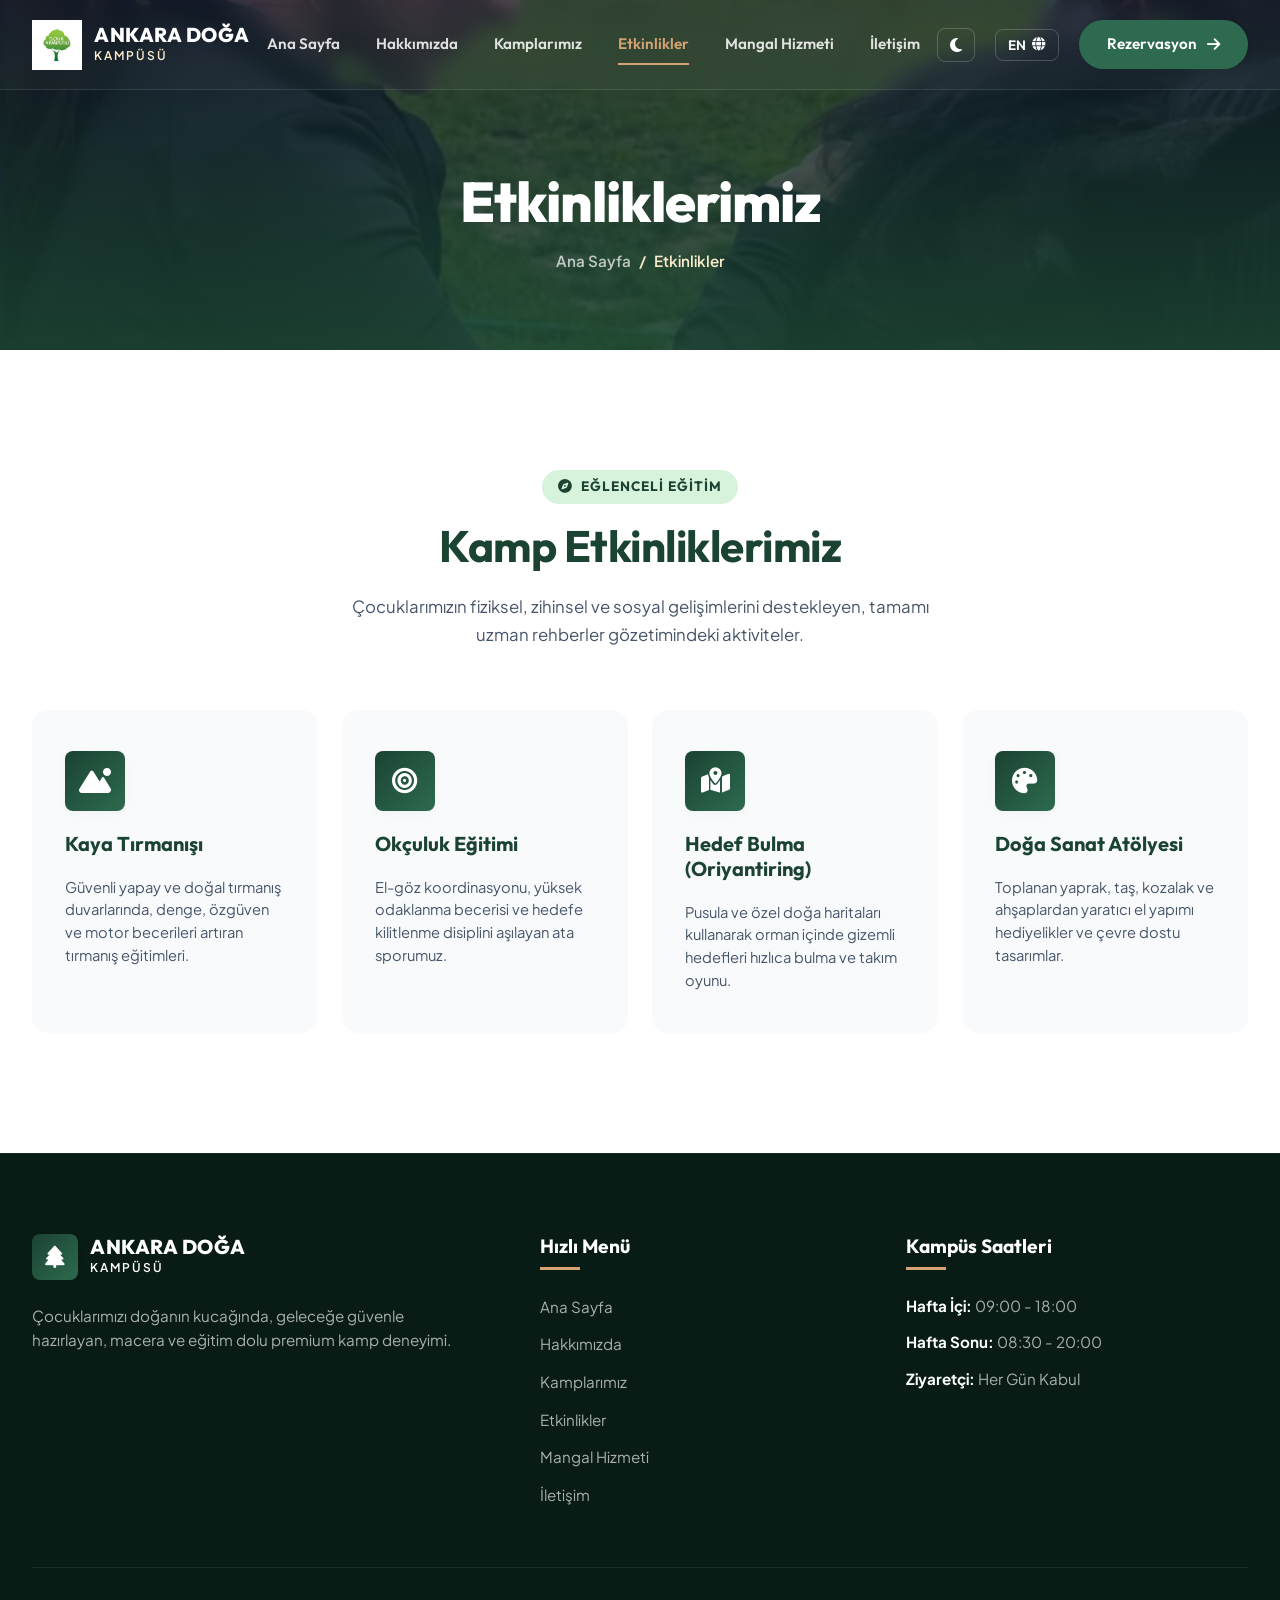
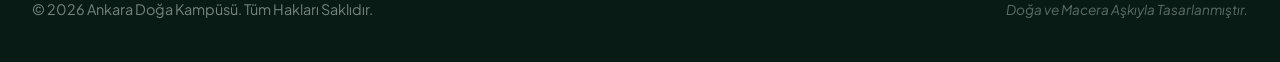
==== commit daf77431: "feat: mangal hizmeti bagimsiz sayfaya tasindi ve rezervasyon otomatik secimi eklendi" ====
--- a/etkinlikler.html
+++ b/etkinlikler.html
@@ -69,6 +69,12 @@
                         </a>
                     </li>
                     <li class="nav-item">
+                        <a href="mangal-hizmeti.html" class="nav-link">
+                            <span data-lang="tr">Mangal Hizmeti</span>
+                            <span data-lang="en">Grill Service</span>
+                        </a>
+                    </li>
+                    <li class="nav-item">
                         <a href="iletisim.html" class="nav-link">
                             <span data-lang="tr">İletişim</span>
                             <span data-lang="en">Contact</span>
@@ -124,6 +130,12 @@
                 <a href="etkinlikler.html" class="mobile-nav-link active">
                     <span data-lang="tr">Etkinlikler</span>
                     <span data-lang="en">Activities</span>
+                </a>
+            </li>
+            <li class="mobile-nav-item">
+                <a href="mangal-hizmeti.html" class="mobile-nav-link">
+                    <span data-lang="tr">Mangal Hizmeti</span>
+                    <span data-lang="en">Grill Service</span>
                 </a>
             </li>
             <li class="mobile-nav-item">
@@ -276,6 +288,7 @@
                         <li><a href="index.html#about"><span data-lang="tr">Hakkımızda</span><span data-lang="en">About Us</span></a></li>
                         <li><a href="index.html#camps"><span data-lang="tr">Kamplarımız</span><span data-lang="en">Our Camps</span></a></li>
                         <li><a href="etkinlikler.html"><span data-lang="tr">Etkinlikler</span><span data-lang="en">Activities</span></a></li>
+                        <li><a href="mangal-hizmeti.html"><span data-lang="tr">Mangal Hizmeti</span><span data-lang="en">Grill Service</span></a></li>
                         <li><a href="iletisim.html"><span data-lang="tr">İletişim</span><span data-lang="en">Contact</span></a></li>
                     </ul>
                 </div>
